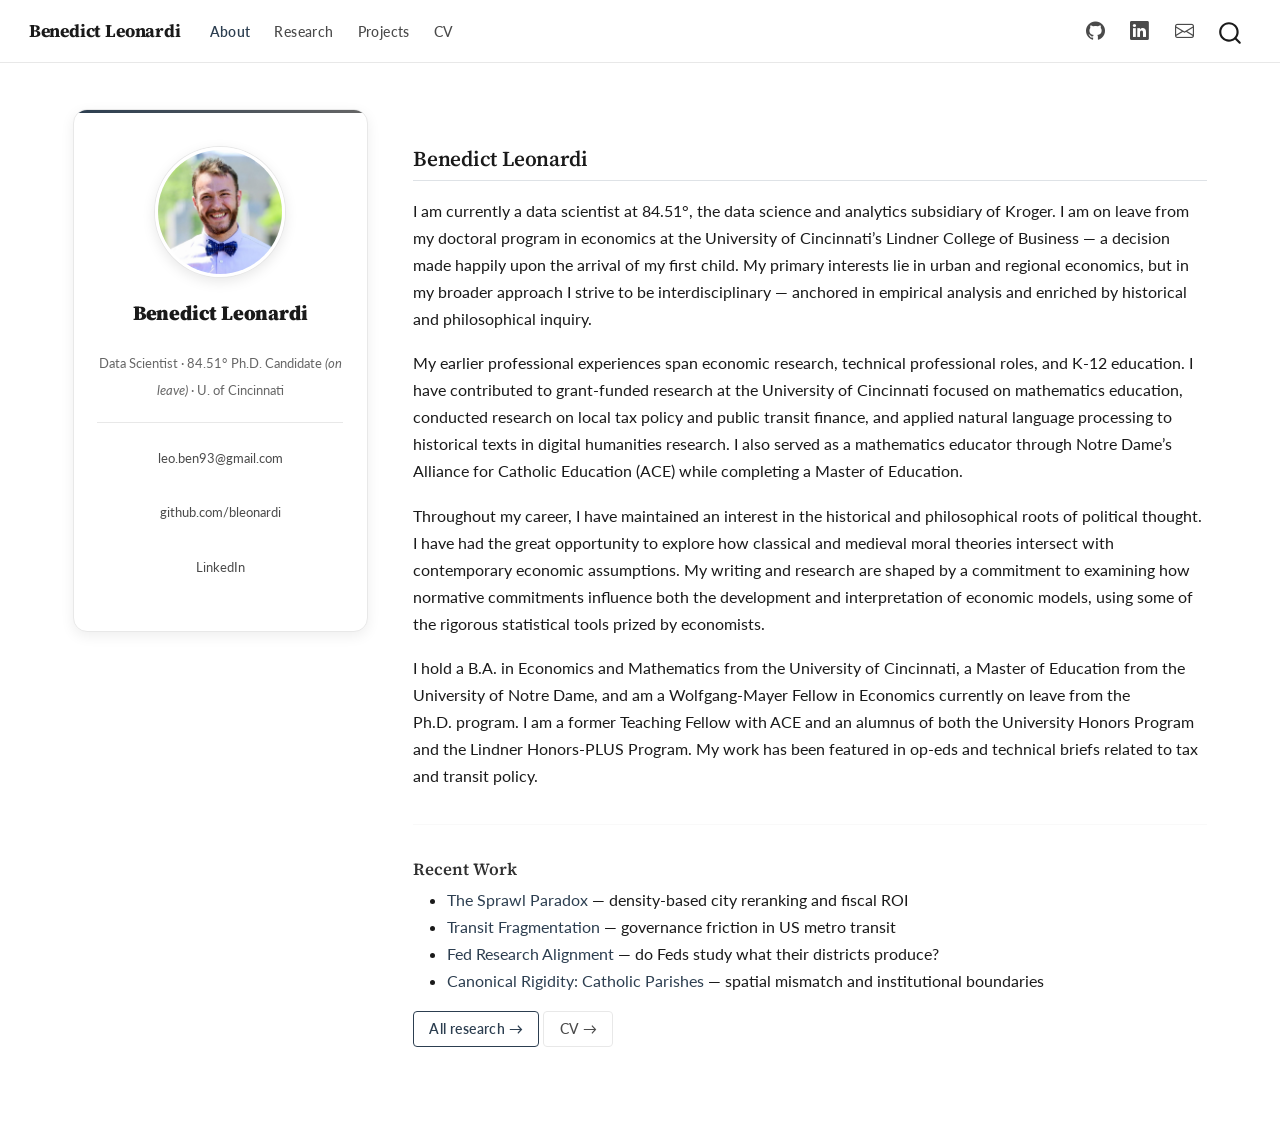
==== docs/index.html @ 4c9a3458 "Restyle: academic template aesthetic — frosted navbar, profile card, grey/black palette Co-Authored-" ====
<!DOCTYPE html>
<html xmlns="http://www.w3.org/1999/xhtml" lang="en" xml:lang="en"><head>

<meta charset="utf-8">
<meta name="generator" content="quarto-1.8.27">

<meta name="viewport" content="width=device-width, initial-scale=1.0, user-scalable=yes">


<title>quarto-input9f0893f79817e494 – Benedict Leonardi</title>
<style>
code{white-space: pre-wrap;}
span.smallcaps{font-variant: small-caps;}
div.columns{display: flex; gap: min(4vw, 1.5em);}
div.column{flex: auto; overflow-x: auto;}
div.hanging-indent{margin-left: 1.5em; text-indent: -1.5em;}
ul.task-list{list-style: none;}
ul.task-list li input[type="checkbox"] {
  width: 0.8em;
  margin: 0 0.8em 0.2em -1em; /* quarto-specific, see https://github.com/quarto-dev/quarto-cli/issues/4556 */ 
  vertical-align: middle;
}
</style>


<script src="site_libs/quarto-nav/quarto-nav.js"></script>
<script src="site_libs/quarto-nav/headroom.min.js"></script>
<script src="site_libs/clipboard/clipboard.min.js"></script>
<script src="site_libs/quarto-search/autocomplete.umd.js"></script>
<script src="site_libs/quarto-search/fuse.min.js"></script>
<script src="site_libs/quarto-search/quarto-search.js"></script>
<meta name="quarto:offset" content="./">
<link href="./assets/favicon.ico" rel="icon">
<script src="site_libs/quarto-html/quarto.js" type="module"></script>
<script src="site_libs/quarto-html/tabsets/tabsets.js" type="module"></script>
<script src="site_libs/quarto-html/axe/axe-check.js" type="module"></script>
<script src="site_libs/quarto-html/popper.min.js"></script>
<script src="site_libs/quarto-html/tippy.umd.min.js"></script>
<script src="site_libs/quarto-html/anchor.min.js"></script>
<link href="site_libs/quarto-html/tippy.css" rel="stylesheet">
<link href="site_libs/quarto-html/quarto-syntax-highlighting-ed96de9b727972fe78a7b5d16c58bf87.css" rel="stylesheet" id="quarto-text-highlighting-styles">
<script src="site_libs/bootstrap/bootstrap.min.js"></script>
<link href="site_libs/bootstrap/bootstrap-icons.css" rel="stylesheet">
<link href="site_libs/bootstrap/bootstrap-f0f8ed26560135670959626701b066f3.min.css" rel="stylesheet" append-hash="true" id="quarto-bootstrap" data-mode="light">
<script id="quarto-search-options" type="application/json">{
  "location": "navbar",
  "copy-button": false,
  "collapse-after": 3,
  "panel-placement": "end",
  "type": "overlay",
  "limit": 50,
  "keyboard-shortcut": [
    "f",
    "/",
    "s"
  ],
  "show-item-context": false,
  "language": {
    "search-no-results-text": "No results",
    "search-matching-documents-text": "matching documents",
    "search-copy-link-title": "Copy link to search",
    "search-hide-matches-text": "Hide additional matches",
    "search-more-match-text": "more match in this document",
    "search-more-matches-text": "more matches in this document",
    "search-clear-button-title": "Clear",
    "search-text-placeholder": "",
    "search-detached-cancel-button-title": "Cancel",
    "search-submit-button-title": "Submit",
    "search-label": "Search"
  }
}</script>


<link rel="stylesheet" href="assets/home.css">
</head>

<body class="nav-fixed quarto-light">

<div id="quarto-search-results"></div>
  <header id="quarto-header" class="headroom fixed-top">
    <nav class="navbar navbar-expand-lg " data-bs-theme="dark">
      <div class="navbar-container container-fluid">
      <div class="navbar-brand-container mx-auto">
    <a class="navbar-brand" href="./index.html">
    <span class="navbar-title">Benedict Leonardi</span>
    </a>
  </div>
            <div id="quarto-search" class="" title="Search"></div>
          <button class="navbar-toggler" type="button" data-bs-toggle="collapse" data-bs-target="#navbarCollapse" aria-controls="navbarCollapse" role="menu" aria-expanded="false" aria-label="Toggle navigation" onclick="if (window.quartoToggleHeadroom) { window.quartoToggleHeadroom(); }">
  <span class="navbar-toggler-icon"></span>
</button>
          <div class="collapse navbar-collapse" id="navbarCollapse">
            <ul class="navbar-nav navbar-nav-scroll me-auto">
  <li class="nav-item">
    <a class="nav-link active" href="./index.html" aria-current="page"> 
<span class="menu-text">About</span></a>
  </li>  
  <li class="nav-item">
    <a class="nav-link" href="./research.html"> 
<span class="menu-text">Research</span></a>
  </li>  
  <li class="nav-item">
    <a class="nav-link" href="./projects.html"> 
<span class="menu-text">Projects</span></a>
  </li>  
  <li class="nav-item">
    <a class="nav-link" href="./cv.html"> 
<span class="menu-text">CV</span></a>
  </li>  
</ul>
            <ul class="navbar-nav navbar-nav-scroll ms-auto">
  <li class="nav-item compact">
    <a class="nav-link" href="https://github.com/bleonardi"> <i class="bi bi-github" role="img" aria-label="GitHub">
</i> 
<span class="menu-text"></span></a>
  </li>  
  <li class="nav-item compact">
    <a class="nav-link" href="https://www.linkedin.com/in/benedict-leonardi/"> <i class="bi bi-linkedin" role="img" aria-label="LinkedIn">
</i> 
<span class="menu-text"></span></a>
  </li>  
  <li class="nav-item compact">
    <a class="nav-link" href="mailto:leo.ben93@gmail.com"> <i class="bi bi-envelope" role="img" aria-label="Email">
</i> 
<span class="menu-text"></span></a>
  </li>  
</ul>
          </div> <!-- /navcollapse -->
            <div class="quarto-navbar-tools">
</div>
      </div> <!-- /container-fluid -->
    </nav>
</header>
<!-- content -->
<div id="quarto-content" class="quarto-container page-columns page-rows-contents page-layout-full page-navbar">
<!-- sidebar -->
<!-- margin-sidebar -->
    
<!-- main -->
<main class="content column-page" id="quarto-document-content"><header id="title-block-header" class="quarto-title-block"></header>




<div class="columns hero-section">
<div class="column" style="width:26%;">
<div class="profile-sidebar">
<p><img src="assets/profile.jpg" class="profile-photo img-fluid"></p>
<p><span class="profile-name"><strong>Benedict Leonardi</strong></span></p>
<p><span class="profile-role">Data Scientist · 84.51°</span> <span class="profile-role">Ph.D.&nbsp;Candidate <em>(on leave)</em> · U. of Cincinnati</span></p>
<div class="contact-block">
<p><a href="mailto:leo.ben93@gmail.com">leo.ben93@gmail.com</a><br>
<a href="https://github.com/bleonardi">github.com/bleonardi</a><br>
<a href="https://www.linkedin.com/in/benedict-leonardi/">LinkedIn</a></p>
</div>
</div>
</div><div class="column" style="width:4%;">

</div><div class="column" style="width:70%;">
<section id="benedict-leonardi" class="level2">
<h2 class="anchored" data-anchor-id="benedict-leonardi">Benedict Leonardi</h2>
<p>I am currently a data scientist at 84.51°, the data science and analytics subsidiary of Kroger. I am on leave from my doctoral program in economics at the University of Cincinnati’s Lindner College of Business — a decision made happily upon the arrival of my first child. My primary interests lie in urban and regional economics, but in my broader approach I strive to be interdisciplinary — anchored in empirical analysis and enriched by historical and philosophical inquiry.</p>
<p>My earlier professional experiences span economic research, technical professional roles, and K-12 education. I have contributed to grant-funded research at the University of Cincinnati focused on mathematics education, conducted research on local tax policy and public transit finance, and applied natural language processing to historical texts in digital humanities research. I also served as a mathematics educator through Notre Dame’s Alliance for Catholic Education (ACE) while completing a Master of Education.</p>
<p>Throughout my career, I have maintained an interest in the historical and philosophical roots of political thought. I have had the great opportunity to explore how classical and medieval moral theories intersect with contemporary economic assumptions. My writing and research are shaped by a commitment to examining how normative commitments influence both the development and interpretation of economic models, using some of the rigorous statistical tools prized by economists.</p>
<p>I hold a B.A. in Economics and Mathematics from the University of Cincinnati, a Master of Education from the University of Notre Dame, and am a Wolfgang-Mayer Fellow in Economics currently on leave from the Ph.D.&nbsp;program. I am a former Teaching Fellow with ACE and an alumnus of both the University Honors Program and the Lindner Honors-PLUS Program. My work has been featured in op-eds and technical briefs related to tax and transit policy.</p>
<hr>
<section id="recent-work" class="level3">
<h3 class="anchored" data-anchor-id="recent-work">Recent Work</h3>
<ul>
<li><a href="https://bleonardi.github.io/True_Urban_Ranking_Project/">The Sprawl Paradox</a> — density-based city reranking and fiscal ROI</li>
<li><a href="https://bleonardi.github.io/Transit_Fragmentation_Research/">Transit Fragmentation</a> — governance friction in US metro transit</li>
<li><a href="https://bleonardi.github.io/Fed_Research_Districts/">Fed Research Alignment</a> — do Feds study what their districts produce?</li>
<li><a href="https://bleonardi.github.io/US_Catholic_Churches/">Canonical Rigidity: Catholic Parishes</a> — spatial mismatch and institutional boundaries</li>
</ul>
<p><a href="./research.html" class="btn btn-outline-primary btn-sm">All research →</a> <a href="./cv.html" class="btn btn-outline-secondary btn-sm">CV →</a></p>
</section>
</section>
</div>
</div>



</main> <!-- /main -->
<script id="quarto-html-after-body" type="application/javascript">
  window.document.addEventListener("DOMContentLoaded", function (event) {
    const icon = "";
    const anchorJS = new window.AnchorJS();
    anchorJS.options = {
      placement: 'right',
      icon: icon
    };
    anchorJS.add('.anchored');
    const isCodeAnnotation = (el) => {
      for (const clz of el.classList) {
        if (clz.startsWith('code-annotation-')) {                     
          return true;
        }
      }
      return false;
    }
    const onCopySuccess = function(e) {
      // button target
      const button = e.trigger;
      // don't keep focus
      button.blur();
      // flash "checked"
      button.classList.add('code-copy-button-checked');
      var currentTitle = button.getAttribute("title");
      button.setAttribute("title", "Copied!");
      let tooltip;
      if (window.bootstrap) {
        button.setAttribute("data-bs-toggle", "tooltip");
        button.setAttribute("data-bs-placement", "left");
        button.setAttribute("data-bs-title", "Copied!");
        tooltip = new bootstrap.Tooltip(button, 
          { trigger: "manual", 
            customClass: "code-copy-button-tooltip",
            offset: [0, -8]});
        tooltip.show();    
      }
      setTimeout(function() {
        if (tooltip) {
          tooltip.hide();
          button.removeAttribute("data-bs-title");
          button.removeAttribute("data-bs-toggle");
          button.removeAttribute("data-bs-placement");
        }
        button.setAttribute("title", currentTitle);
        button.classList.remove('code-copy-button-checked');
      }, 1000);
      // clear code selection
      e.clearSelection();
    }
    const getTextToCopy = function(trigger) {
      const outerScaffold = trigger.parentElement.cloneNode(true);
      const codeEl = outerScaffold.querySelector('code');
      for (const childEl of codeEl.children) {
        if (isCodeAnnotation(childEl)) {
          childEl.remove();
        }
      }
      return codeEl.innerText;
    }
    const clipboard = new window.ClipboardJS('.code-copy-button:not([data-in-quarto-modal])', {
      text: getTextToCopy
    });
    clipboard.on('success', onCopySuccess);
    if (window.document.getElementById('quarto-embedded-source-code-modal')) {
      const clipboardModal = new window.ClipboardJS('.code-copy-button[data-in-quarto-modal]', {
        text: getTextToCopy,
        container: window.document.getElementById('quarto-embedded-source-code-modal')
      });
      clipboardModal.on('success', onCopySuccess);
    }
      var localhostRegex = new RegExp(/^(?:http|https):\/\/localhost\:?[0-9]*\//);
      var mailtoRegex = new RegExp(/^mailto:/);
        var filterRegex = new RegExp('/' + window.location.host + '/');
      var isInternal = (href) => {
          return filterRegex.test(href) || localhostRegex.test(href) || mailtoRegex.test(href);
      }
      // Inspect non-navigation links and adorn them if external
     var links = window.document.querySelectorAll('a[href]:not(.nav-link):not(.navbar-brand):not(.toc-action):not(.sidebar-link):not(.sidebar-item-toggle):not(.pagination-link):not(.no-external):not([aria-hidden]):not(.dropdown-item):not(.quarto-navigation-tool):not(.about-link)');
      for (var i=0; i<links.length; i++) {
        const link = links[i];
        if (!isInternal(link.href)) {
          // undo the damage that might have been done by quarto-nav.js in the case of
          // links that we want to consider external
          if (link.dataset.originalHref !== undefined) {
            link.href = link.dataset.originalHref;
          }
            // target, if specified
            link.setAttribute("target", "_blank");
            if (link.getAttribute("rel") === null) {
              link.setAttribute("rel", "noopener");
            }
        }
      }
    function tippyHover(el, contentFn, onTriggerFn, onUntriggerFn) {
      const config = {
        allowHTML: true,
        maxWidth: 500,
        delay: 100,
        arrow: false,
        appendTo: function(el) {
            return el.parentElement;
        },
        interactive: true,
        interactiveBorder: 10,
        theme: 'quarto',
        placement: 'bottom-start',
      };
      if (contentFn) {
        config.content = contentFn;
      }
      if (onTriggerFn) {
        config.onTrigger = onTriggerFn;
      }
      if (onUntriggerFn) {
        config.onUntrigger = onUntriggerFn;
      }
      window.tippy(el, config); 
    }
    const noterefs = window.document.querySelectorAll('a[role="doc-noteref"]');
    for (var i=0; i<noterefs.length; i++) {
      const ref = noterefs[i];
      tippyHover(ref, function() {
        // use id or data attribute instead here
        let href = ref.getAttribute('data-footnote-href') || ref.getAttribute('href');
        try { href = new URL(href).hash; } catch {}
        const id = href.replace(/^#\/?/, "");
        const note = window.document.getElementById(id);
        if (note) {
          return note.innerHTML;
        } else {
          return "";
        }
      });
    }
    const xrefs = window.document.querySelectorAll('a.quarto-xref');
    const processXRef = (id, note) => {
      // Strip column container classes
      const stripColumnClz = (el) => {
        el.classList.remove("page-full", "page-columns");
        if (el.children) {
          for (const child of el.children) {
            stripColumnClz(child);
          }
        }
      }
      stripColumnClz(note)
      if (id === null || id.startsWith('sec-')) {
        // Special case sections, only their first couple elements
        const container = document.createElement("div");
        if (note.children && note.children.length > 2) {
          container.appendChild(note.children[0].cloneNode(true));
          for (let i = 1; i < note.children.length; i++) {
            const child = note.children[i];
            if (child.tagName === "P" && child.innerText === "") {
              continue;
            } else {
              container.appendChild(child.cloneNode(true));
              break;
            }
          }
          if (window.Quarto?.typesetMath) {
            window.Quarto.typesetMath(container);
          }
          return container.innerHTML
        } else {
          if (window.Quarto?.typesetMath) {
            window.Quarto.typesetMath(note);
          }
          return note.innerHTML;
        }
      } else {
        // Remove any anchor links if they are present
        const anchorLink = note.querySelector('a.anchorjs-link');
        if (anchorLink) {
          anchorLink.remove();
        }
        if (window.Quarto?.typesetMath) {
          window.Quarto.typesetMath(note);
        }
        if (note.classList.contains("callout")) {
          return note.outerHTML;
        } else {
          return note.innerHTML;
        }
      }
    }
    for (var i=0; i<xrefs.length; i++) {
      const xref = xrefs[i];
      tippyHover(xref, undefined, function(instance) {
        instance.disable();
        let url = xref.getAttribute('href');
        let hash = undefined; 
        if (url.startsWith('#')) {
          hash = url;
        } else {
          try { hash = new URL(url).hash; } catch {}
        }
        if (hash) {
          const id = hash.replace(/^#\/?/, "");
          const note = window.document.getElementById(id);
          if (note !== null) {
            try {
              const html = processXRef(id, note.cloneNode(true));
              instance.setContent(html);
            } finally {
              instance.enable();
              instance.show();
            }
          } else {
            // See if we can fetch this
            fetch(url.split('#')[0])
            .then(res => res.text())
            .then(html => {
              const parser = new DOMParser();
              const htmlDoc = parser.parseFromString(html, "text/html");
              const note = htmlDoc.getElementById(id);
              if (note !== null) {
                const html = processXRef(id, note);
                instance.setContent(html);
              } 
            }).finally(() => {
              instance.enable();
              instance.show();
            });
          }
        } else {
          // See if we can fetch a full url (with no hash to target)
          // This is a special case and we should probably do some content thinning / targeting
          fetch(url)
          .then(res => res.text())
          .then(html => {
            const parser = new DOMParser();
            const htmlDoc = parser.parseFromString(html, "text/html");
            const note = htmlDoc.querySelector('main.content');
            if (note !== null) {
              // This should only happen for chapter cross references
              // (since there is no id in the URL)
              // remove the first header
              if (note.children.length > 0 && note.children[0].tagName === "HEADER") {
                note.children[0].remove();
              }
              const html = processXRef(null, note);
              instance.setContent(html);
            } 
          }).finally(() => {
            instance.enable();
            instance.show();
          });
        }
      }, function(instance) {
      });
    }
        let selectedAnnoteEl;
        const selectorForAnnotation = ( cell, annotation) => {
          let cellAttr = 'data-code-cell="' + cell + '"';
          let lineAttr = 'data-code-annotation="' +  annotation + '"';
          const selector = 'span[' + cellAttr + '][' + lineAttr + ']';
          return selector;
        }
        const selectCodeLines = (annoteEl) => {
          const doc = window.document;
          const targetCell = annoteEl.getAttribute("data-target-cell");
          const targetAnnotation = annoteEl.getAttribute("data-target-annotation");
          const annoteSpan = window.document.querySelector(selectorForAnnotation(targetCell, targetAnnotation));
          const lines = annoteSpan.getAttribute("data-code-lines").split(",");
          const lineIds = lines.map((line) => {
            return targetCell + "-" + line;
          })
          let top = null;
          let height = null;
          let parent = null;
          if (lineIds.length > 0) {
              //compute the position of the single el (top and bottom and make a div)
              const el = window.document.getElementById(lineIds[0]);
              top = el.offsetTop;
              height = el.offsetHeight;
              parent = el.parentElement.parentElement;
            if (lineIds.length > 1) {
              const lastEl = window.document.getElementById(lineIds[lineIds.length - 1]);
              const bottom = lastEl.offsetTop + lastEl.offsetHeight;
              height = bottom - top;
            }
            if (top !== null && height !== null && parent !== null) {
              // cook up a div (if necessary) and position it 
              let div = window.document.getElementById("code-annotation-line-highlight");
              if (div === null) {
                div = window.document.createElement("div");
                div.setAttribute("id", "code-annotation-line-highlight");
                div.style.position = 'absolute';
                parent.appendChild(div);
              }
              div.style.top = top - 2 + "px";
              div.style.height = height + 4 + "px";
              div.style.left = 0;
              let gutterDiv = window.document.getElementById("code-annotation-line-highlight-gutter");
              if (gutterDiv === null) {
                gutterDiv = window.document.createElement("div");
                gutterDiv.setAttribute("id", "code-annotation-line-highlight-gutter");
                gutterDiv.style.position = 'absolute';
                const codeCell = window.document.getElementById(targetCell);
                const gutter = codeCell.querySelector('.code-annotation-gutter');
                gutter.appendChild(gutterDiv);
              }
              gutterDiv.style.top = top - 2 + "px";
              gutterDiv.style.height = height + 4 + "px";
            }
            selectedAnnoteEl = annoteEl;
          }
        };
        const unselectCodeLines = () => {
          const elementsIds = ["code-annotation-line-highlight", "code-annotation-line-highlight-gutter"];
          elementsIds.forEach((elId) => {
            const div = window.document.getElementById(elId);
            if (div) {
              div.remove();
            }
          });
          selectedAnnoteEl = undefined;
        };
          // Handle positioning of the toggle
      window.addEventListener(
        "resize",
        throttle(() => {
          elRect = undefined;
          if (selectedAnnoteEl) {
            selectCodeLines(selectedAnnoteEl);
          }
        }, 10)
      );
      function throttle(fn, ms) {
      let throttle = false;
      let timer;
        return (...args) => {
          if(!throttle) { // first call gets through
              fn.apply(this, args);
              throttle = true;
          } else { // all the others get throttled
              if(timer) clearTimeout(timer); // cancel #2
              timer = setTimeout(() => {
                fn.apply(this, args);
                timer = throttle = false;
              }, ms);
          }
        };
      }
        // Attach click handler to the DT
        const annoteDls = window.document.querySelectorAll('dt[data-target-cell]');
        for (const annoteDlNode of annoteDls) {
          annoteDlNode.addEventListener('click', (event) => {
            const clickedEl = event.target;
            if (clickedEl !== selectedAnnoteEl) {
              unselectCodeLines();
              const activeEl = window.document.querySelector('dt[data-target-cell].code-annotation-active');
              if (activeEl) {
                activeEl.classList.remove('code-annotation-active');
              }
              selectCodeLines(clickedEl);
              clickedEl.classList.add('code-annotation-active');
            } else {
              // Unselect the line
              unselectCodeLines();
              clickedEl.classList.remove('code-annotation-active');
            }
          });
        }
    const findCites = (el) => {
      const parentEl = el.parentElement;
      if (parentEl) {
        const cites = parentEl.dataset.cites;
        if (cites) {
          return {
            el,
            cites: cites.split(' ')
          };
        } else {
          return findCites(el.parentElement)
        }
      } else {
        return undefined;
      }
    };
    var bibliorefs = window.document.querySelectorAll('a[role="doc-biblioref"]');
    for (var i=0; i<bibliorefs.length; i++) {
      const ref = bibliorefs[i];
      const citeInfo = findCites(ref);
      if (citeInfo) {
        tippyHover(citeInfo.el, function() {
          var popup = window.document.createElement('div');
          citeInfo.cites.forEach(function(cite) {
            var citeDiv = window.document.createElement('div');
            citeDiv.classList.add('hanging-indent');
            citeDiv.classList.add('csl-entry');
            var biblioDiv = window.document.getElementById('ref-' + cite);
            if (biblioDiv) {
              citeDiv.innerHTML = biblioDiv.innerHTML;
            }
            popup.appendChild(citeDiv);
          });
          return popup.innerHTML;
        });
      }
    }
  });
  </script>
</div> <!-- /content -->




</body></html>
---- docs/site_libs/quarto-html/tippy.css ----
.tippy-box[data-animation=fade][data-state=hidden]{opacity:0}[data-tippy-root]{max-width:calc(100vw - 10px)}.tippy-box{position:relative;background-color:#333;color:#fff;border-radius:4px;font-size:14px;line-height:1.4;white-space:normal;outline:0;transition-property:transform,visibility,opacity}.tippy-box[data-placement^=top]>.tippy-arrow{bottom:0}.tippy-box[data-placement^=top]>.tippy-arrow:before{bottom:-7px;left:0;border-width:8px 8px 0;border-top-color:initial;transform-origin:center top}.tippy-box[data-placement^=bottom]>.tippy-arrow{top:0}.tippy-box[data-placement^=bottom]>.tippy-arrow:before{top:-7px;left:0;border-width:0 8px 8px;border-bottom-color:initial;transform-origin:center bottom}.tippy-box[data-placement^=left]>.tippy-arrow{right:0}.tippy-box[data-placement^=left]>.tippy-arrow:before{border-width:8px 0 8px 8px;border-left-color:initial;right:-7px;transform-origin:center left}.tippy-box[data-placement^=right]>.tippy-arrow{left:0}.tippy-box[data-placement^=right]>.tippy-arrow:before{left:-7px;border-width:8px 8px 8px 0;border-right-color:initial;transform-origin:center right}.tippy-box[data-inertia][data-state=visible]{transition-timing-function:cubic-bezier(.54,1.5,.38,1.11)}.tippy-arrow{width:16px;height:16px;color:#333}.tippy-arrow:before{content:"";position:absolute;border-color:transparent;border-style:solid}.tippy-content{position:relative;padding:5px 9px;z-index:1}
---- docs/site_libs/quarto-html/quarto-syntax-highlighting-ed96de9b727972fe78a7b5d16c58bf87.css ----
/* quarto syntax highlight colors */
:root {
  --quarto-hl-ot-color: #003B4F;
  --quarto-hl-at-color: #657422;
  --quarto-hl-ss-color: #20794D;
  --quarto-hl-an-color: #5E5E5E;
  --quarto-hl-fu-color: #4758AB;
  --quarto-hl-st-color: #20794D;
  --quarto-hl-cf-color: #003B4F;
  --quarto-hl-op-color: #5E5E5E;
  --quarto-hl-er-color: #AD0000;
  --quarto-hl-bn-color: #AD0000;
  --quarto-hl-al-color: #AD0000;
  --quarto-hl-va-color: #111111;
  --quarto-hl-bu-color: inherit;
  --quarto-hl-ex-color: inherit;
  --quarto-hl-pp-color: #AD0000;
  --quarto-hl-in-color: #5E5E5E;
  --quarto-hl-vs-color: #20794D;
  --quarto-hl-wa-color: #5E5E5E;
  --quarto-hl-do-color: #5E5E5E;
  --quarto-hl-im-color: #00769E;
  --quarto-hl-ch-color: #20794D;
  --quarto-hl-dt-color: #AD0000;
  --quarto-hl-fl-color: #AD0000;
  --quarto-hl-co-color: #5E5E5E;
  --quarto-hl-cv-color: #5E5E5E;
  --quarto-hl-cn-color: #8f5902;
  --quarto-hl-sc-color: #5E5E5E;
  --quarto-hl-dv-color: #AD0000;
  --quarto-hl-kw-color: #003B4F;
}

/* other quarto variables */
:root {
  --quarto-font-monospace: SFMono-Regular, Menlo, Monaco, Consolas, "Liberation Mono", "Courier New", monospace;
}

/* syntax highlight based on Pandoc's rules */
pre > code.sourceCode > span {
  color: #003B4F;
}

code.sourceCode > span {
  color: #003B4F;
}

div.sourceCode,
div.sourceCode pre.sourceCode {
  color: #003B4F;
}

/* Normal */
code span {
  color: #003B4F;
}

/* Alert */
code span.al {
  color: #AD0000;
  font-style: inherit;
}

/* Annotation */
code span.an {
  color: #5E5E5E;
  font-style: inherit;
}

/* Attribute */
code span.at {
  color: #657422;
  font-style: inherit;
}

/* BaseN */
code span.bn {
  color: #AD0000;
  font-style: inherit;
}

/* BuiltIn */
code span.bu {
  font-style: inherit;
}

/* ControlFlow */
code span.cf {
  color: #003B4F;
  font-weight: bold;
  font-style: inherit;
}

/* Char */
code span.ch {
  color: #20794D;
  font-style: inherit;
}

/* Constant */
code span.cn {
  color: #8f5902;
  font-style: inherit;
}

/* Comment */
code span.co {
  color: #5E5E5E;
  font-style: inherit;
}

/* CommentVar */
code span.cv {
  color: #5E5E5E;
  font-style: italic;
}

/* Documentation */
code span.do {
  color: #5E5E5E;
  font-style: italic;
}

/* DataType */
code span.dt {
  color: #AD0000;
  font-style: inherit;
}

/* DecVal */
code span.dv {
  color: #AD0000;
  font-style: inherit;
}

/* Error */
code span.er {
  color: #AD0000;
  font-style: inherit;
}

/* Extension */
code span.ex {
  font-style: inherit;
}

/* Float */
code span.fl {
  color: #AD0000;
  font-style: inherit;
}

/* Function */
code span.fu {
  color: #4758AB;
  font-style: inherit;
}

/* Import */
code span.im {
  color: #00769E;
  font-style: inherit;
}

/* Information */
code span.in {
  color: #5E5E5E;
  font-style: inherit;
}

/* Keyword */
code span.kw {
  color: #003B4F;
  font-weight: bold;
  font-style: inherit;
}

/* Operator */
code span.op {
  color: #5E5E5E;
  font-style: inherit;
}

/* Other */
code span.ot {
  color: #003B4F;
  font-style: inherit;
}

/* Preprocessor */
code span.pp {
  color: #AD0000;
  font-style: inherit;
}

/* SpecialChar */
code span.sc {
  color: #5E5E5E;
  font-style: inherit;
}

/* SpecialString */
code span.ss {
  color: #20794D;
  font-style: inherit;
}

/* String */
code span.st {
  color: #20794D;
  font-style: inherit;
}

/* Variable */
code span.va {
  color: #111111;
  font-style: inherit;
}

/* VerbatimString */
code span.vs {
  color: #20794D;
  font-style: inherit;
}

/* Warning */
code span.wa {
  color: #5E5E5E;
  font-style: italic;
}

.prevent-inlining {
  content: "</";
}

/*# sourceMappingURL=0920dd6d7437995b8cdf7429764427b1.css.map */
---- docs/assets/home.css ----
.hero-section {
  padding-top: 2.5rem;
  padding-bottom: 2rem;
  align-items: flex-start;
}

/* Profile card — left sidebar */
.profile-sidebar {
  background: #fff;
  border: 1px solid #e8e8e8;
  border-radius: 14px;
  padding: 2.2rem 1.4rem 1.8rem;
  box-shadow: 0 4px 14px rgba(0,0,0,0.07);
  text-align: center;
  position: relative;
  overflow: hidden;
}

.profile-sidebar::before {
  content: '';
  position: absolute;
  top: 0; left: 0; right: 0;
  height: 3px;
  background: linear-gradient(90deg, #2c3e50, #666);
}

.profile-photo {
  width: 130px;
  height: 130px;
  border-radius: 50%;
  object-fit: cover;
  display: block;
  margin: 0 auto 1.1rem;
  border: 3px solid #fff;
  box-shadow: 0 0 0 1px #e8e8e8, 0 4px 14px rgba(0,0,0,0.1);
  transition: transform 0.4s cubic-bezier(0.22, 1, 0.36, 1);
}

.profile-sidebar:hover .profile-photo {
  transform: scale(1.03);
}

.profile-name {
  font-family: 'Source Serif 4', Georgia, serif;
  font-size: 1.2rem;
  font-weight: 700;
  color: #1a1a1a;
  margin: 0 0 0.25rem;
  letter-spacing: -0.01em;
}

.profile-role {
  font-size: 0.78rem;
  color: #666;
  margin: 0;
  line-height: 1.6;
}

.contact-block {
  font-size: 0.78rem;
  margin-top: 1.2rem;
  padding-top: 1.1rem;
  border-top: 1px solid #e8e8e8;
  text-align: center;
}

.contact-block a {
  display: block;
  color: #4a4a4a;
  padding: 0.28rem 0;
  text-decoration: none;
  transition: color 0.14s ease;
}

.contact-block a:hover {
  color: #2c3e50;
  text-decoration: none;
}

@media (max-width: 768px) {
  .hero-section {
    flex-direction: column;
  }
  .profile-sidebar {
    max-width: 260px;
    margin: 0 auto 2rem;
  }
  .profile-photo {
    width: 110px;
    height: 110px;
  }
}
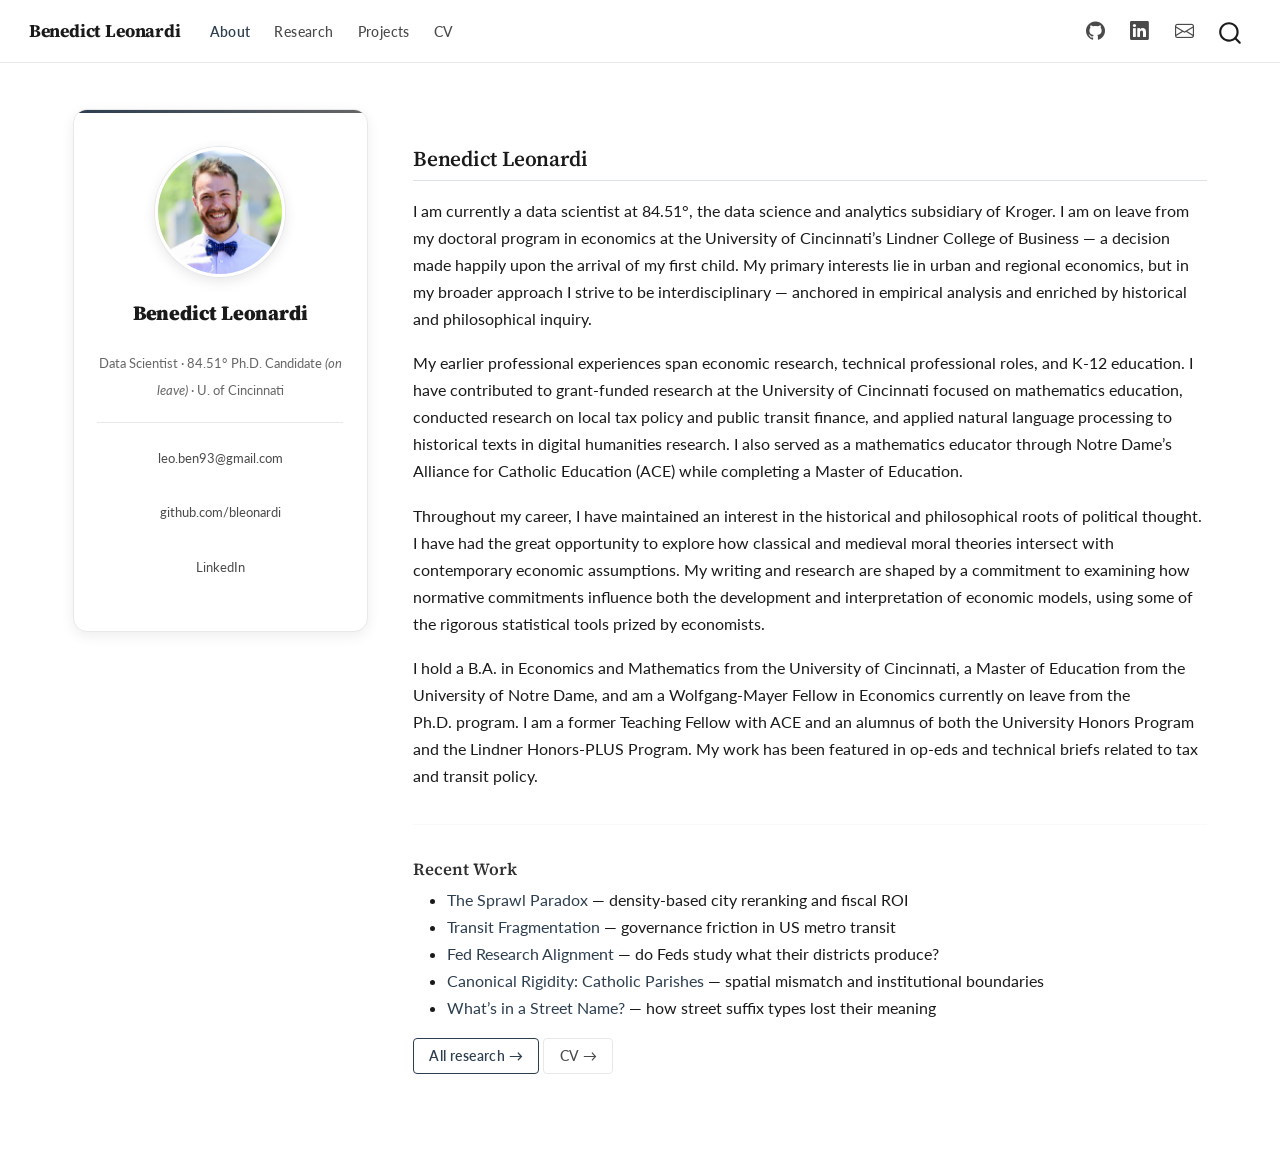
==== commit e0a2197a: "Add Street_Type_Divergence project to research page and homepage Co-Authored-By: Claude Sonnet 4.6 <" ====
--- a/docs/index.html
+++ b/docs/index.html
@@ -7,7 +7,7 @@
 <meta name="viewport" content="width=device-width, initial-scale=1.0, user-scalable=yes">
 
 
-<title>quarto-input9f0893f79817e494 – Benedict Leonardi</title>
+<title>quarto-inputa8918858204a4964 – Benedict Leonardi</title>
 <style>
 code{white-space: pre-wrap;}
 span.smallcaps{font-variant: small-caps;}
@@ -171,6 +171,7 @@
 <li><a href="https://bleonardi.github.io/Transit_Fragmentation_Research/">Transit Fragmentation</a> — governance friction in US metro transit</li>
 <li><a href="https://bleonardi.github.io/Fed_Research_Districts/">Fed Research Alignment</a> — do Feds study what their districts produce?</li>
 <li><a href="https://bleonardi.github.io/US_Catholic_Churches/">Canonical Rigidity: Catholic Parishes</a> — spatial mismatch and institutional boundaries</li>
+<li><a href="https://bleonardi.github.io/Street_Type_Divergence/">What’s in a Street Name?</a> — how street suffix types lost their meaning</li>
 </ul>
 <p><a href="./research.html" class="btn btn-outline-primary btn-sm">All research →</a> <a href="./cv.html" class="btn btn-outline-secondary btn-sm">CV →</a></p>
 </section>
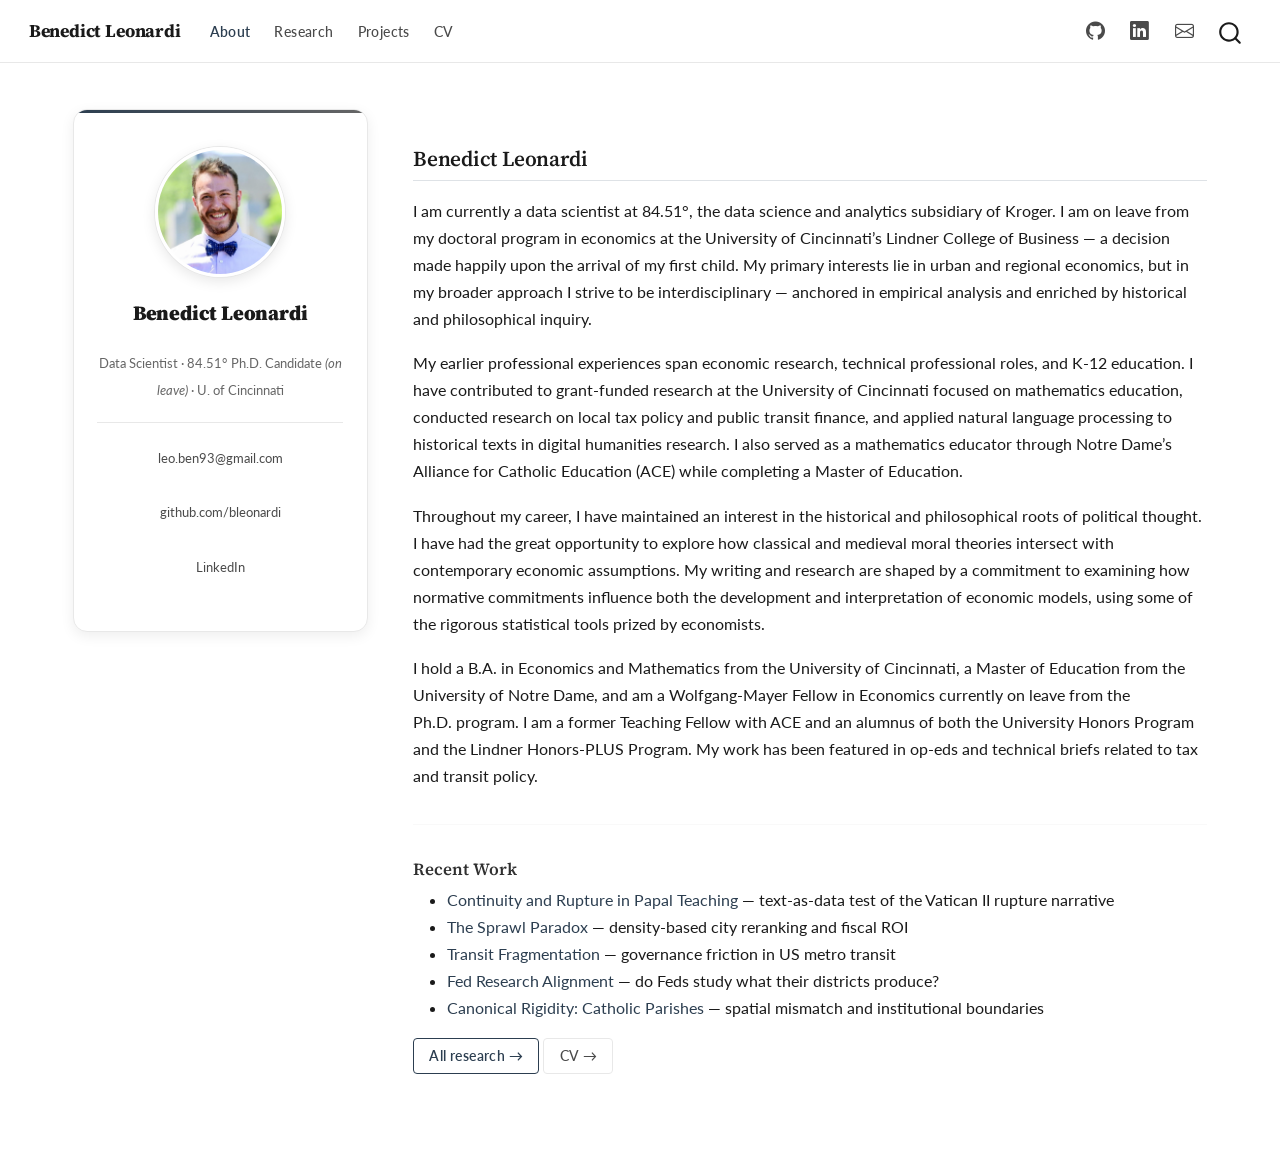
==== commit c0eb3a45: "Add papal continuity project; reframe research page intro New project card for Continuity and Ruptur" ====
--- a/docs/index.html
+++ b/docs/index.html
@@ -7,7 +7,7 @@
 <meta name="viewport" content="width=device-width, initial-scale=1.0, user-scalable=yes">
 
 
-<title>quarto-inputa8918858204a4964 – Benedict Leonardi</title>
+<title>quarto-inputceb91b6f660bf669 – Benedict Leonardi</title>
 <style>
 code{white-space: pre-wrap;}
 span.smallcaps{font-variant: small-caps;}
@@ -167,11 +167,11 @@
 <section id="recent-work" class="level3">
 <h3 class="anchored" data-anchor-id="recent-work">Recent Work</h3>
 <ul>
+<li><a href="https://bleonardi.github.io/papal-continuity-analysis/">Continuity and Rupture in Papal Teaching</a> — text-as-data test of the Vatican II rupture narrative</li>
 <li><a href="https://bleonardi.github.io/True_Urban_Ranking_Project/">The Sprawl Paradox</a> — density-based city reranking and fiscal ROI</li>
 <li><a href="https://bleonardi.github.io/Transit_Fragmentation_Research/">Transit Fragmentation</a> — governance friction in US metro transit</li>
 <li><a href="https://bleonardi.github.io/Fed_Research_Districts/">Fed Research Alignment</a> — do Feds study what their districts produce?</li>
 <li><a href="https://bleonardi.github.io/US_Catholic_Churches/">Canonical Rigidity: Catholic Parishes</a> — spatial mismatch and institutional boundaries</li>
-<li><a href="https://bleonardi.github.io/Street_Type_Divergence/">What’s in a Street Name?</a> — how street suffix types lost their meaning</li>
 </ul>
 <p><a href="./research.html" class="btn btn-outline-primary btn-sm">All research →</a> <a href="./cv.html" class="btn btn-outline-secondary btn-sm">CV →</a></p>
 </section>
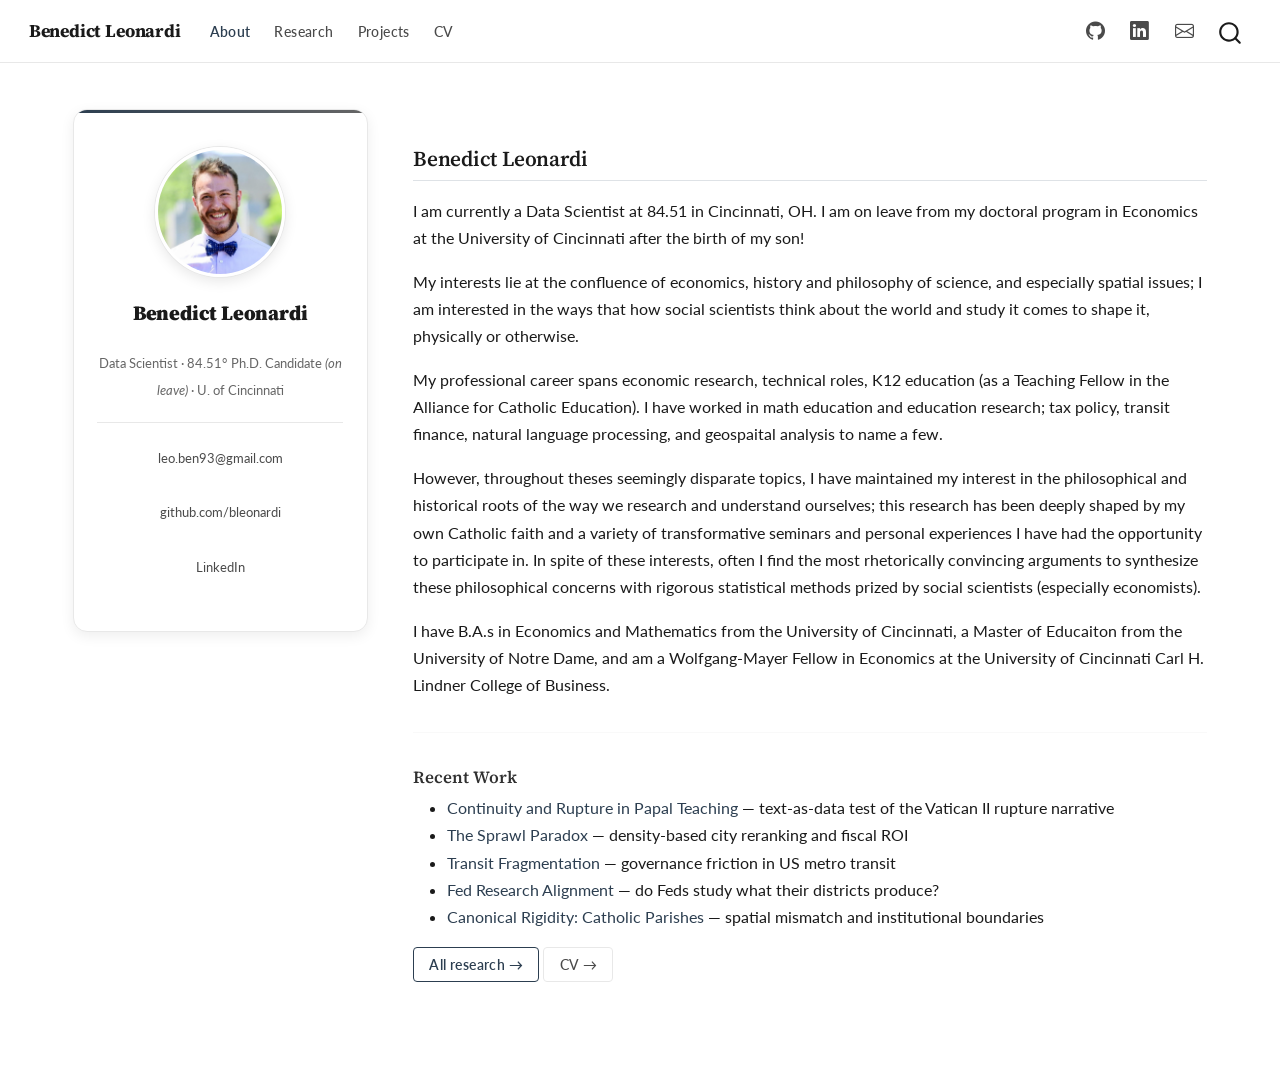
==== commit 0d54f18a: "Site voice rewrite via SiteVoice" ====
--- a/docs/index.html
+++ b/docs/index.html
@@ -7,7 +7,7 @@
 <meta name="viewport" content="width=device-width, initial-scale=1.0, user-scalable=yes">
 
 
-<title>quarto-inputceb91b6f660bf669 – Benedict Leonardi</title>
+<title>quarto-inputd6091b499f334da8 – Benedict Leonardi</title>
 <style>
 code{white-space: pre-wrap;}
 span.smallcaps{font-variant: small-caps;}
@@ -159,10 +159,11 @@
 </div><div class="column" style="width:70%;">
 <section id="benedict-leonardi" class="level2">
 <h2 class="anchored" data-anchor-id="benedict-leonardi">Benedict Leonardi</h2>
-<p>I am currently a data scientist at 84.51°, the data science and analytics subsidiary of Kroger. I am on leave from my doctoral program in economics at the University of Cincinnati’s Lindner College of Business — a decision made happily upon the arrival of my first child. My primary interests lie in urban and regional economics, but in my broader approach I strive to be interdisciplinary — anchored in empirical analysis and enriched by historical and philosophical inquiry.</p>
-<p>My earlier professional experiences span economic research, technical professional roles, and K-12 education. I have contributed to grant-funded research at the University of Cincinnati focused on mathematics education, conducted research on local tax policy and public transit finance, and applied natural language processing to historical texts in digital humanities research. I also served as a mathematics educator through Notre Dame’s Alliance for Catholic Education (ACE) while completing a Master of Education.</p>
-<p>Throughout my career, I have maintained an interest in the historical and philosophical roots of political thought. I have had the great opportunity to explore how classical and medieval moral theories intersect with contemporary economic assumptions. My writing and research are shaped by a commitment to examining how normative commitments influence both the development and interpretation of economic models, using some of the rigorous statistical tools prized by economists.</p>
-<p>I hold a B.A. in Economics and Mathematics from the University of Cincinnati, a Master of Education from the University of Notre Dame, and am a Wolfgang-Mayer Fellow in Economics currently on leave from the Ph.D.&nbsp;program. I am a former Teaching Fellow with ACE and an alumnus of both the University Honors Program and the Lindner Honors-PLUS Program. My work has been featured in op-eds and technical briefs related to tax and transit policy.</p>
+<p>I am currently a Data Scientist at 84.51 in Cincinnati, OH. I am on leave from my doctoral program in Economics at the University of Cincinnati after the birth of my son!</p>
+<p>My interests lie at the confluence of economics, history and philosophy of science, and especially spatial issues; I am interested in the ways that how social scientists think about the world and study it comes to shape it, physically or otherwise.</p>
+<p>My professional career spans economic research, technical roles, K12 education (as a Teaching Fellow in the Alliance for Catholic Education). I have worked in math education and education research; tax policy, transit finance, natural language processing, and geospaital analysis to name a few.</p>
+<p>However, throughout theses seemingly disparate topics, I have maintained my interest in the philosophical and historical roots of the way we research and understand ourselves; this research has been deeply shaped by my own Catholic faith and a variety of transformative seminars and personal experiences I have had the opportunity to participate in. In spite of these interests, often I find the most rhetorically convincing arguments to synthesize these philosophical concerns with rigorous statistical methods prized by social scientists (especially economists).</p>
+<p>I have B.A.s in Economics and Mathematics from the University of Cincinnati, a Master of Educaiton from the University of Notre Dame, and am a Wolfgang-Mayer Fellow in Economics at the University of Cincinnati Carl H. Lindner College of Business.</p>
 <hr>
 <section id="recent-work" class="level3">
 <h3 class="anchored" data-anchor-id="recent-work">Recent Work</h3>
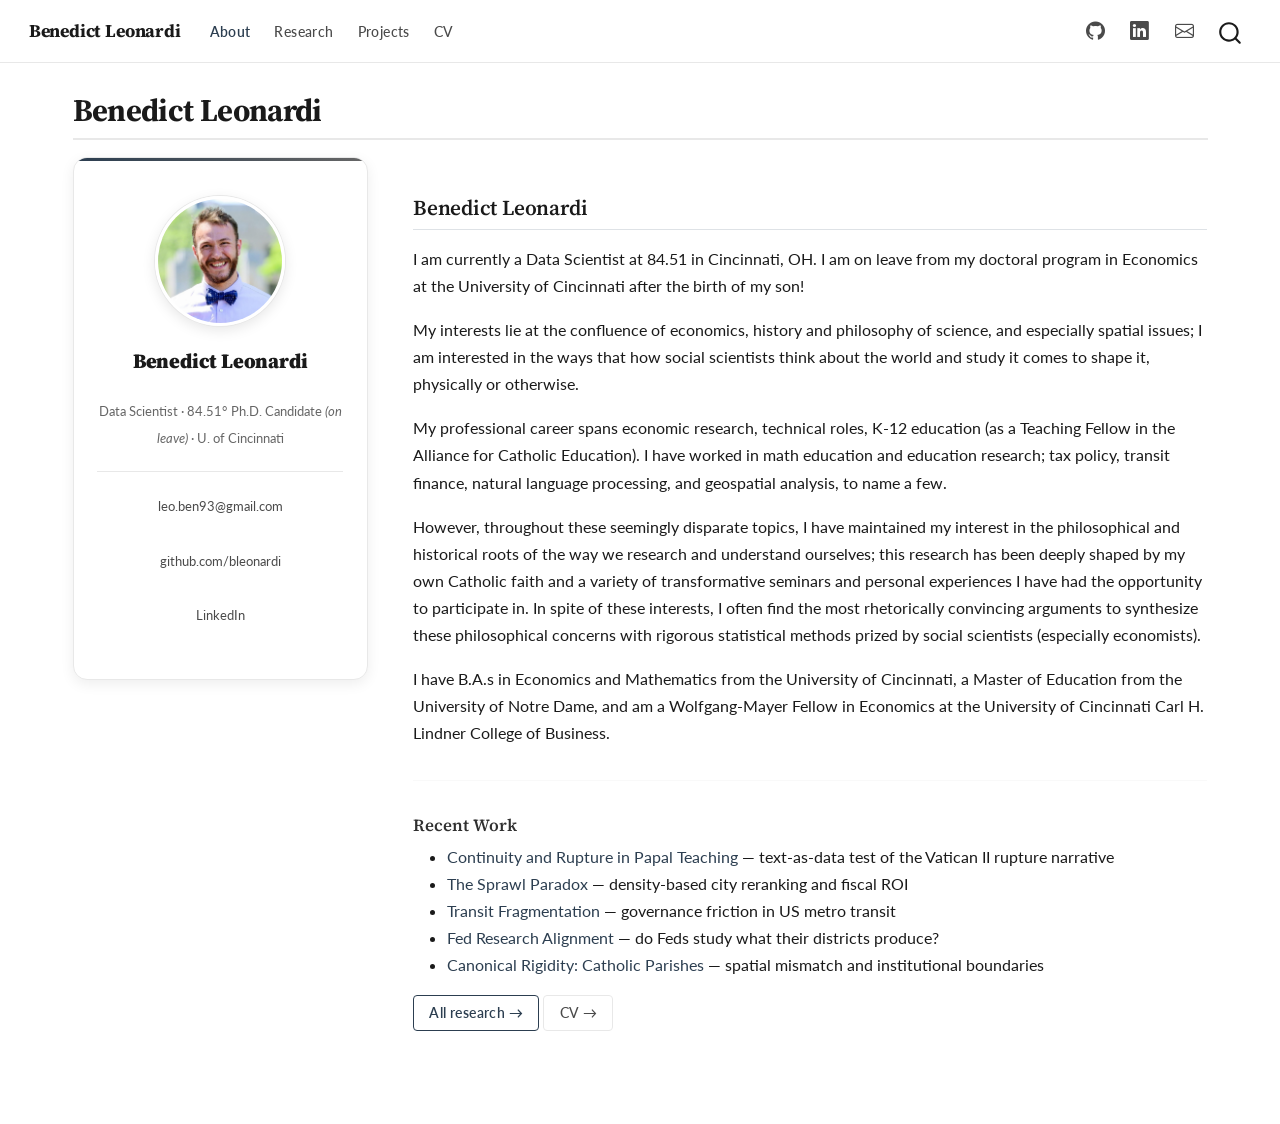
==== commit 123a0cb4: "Fix title bug, typos, restructure Projects, add methods tags, wire repo links Co-Authored-By: Claude" ====
--- a/docs/index.html
+++ b/docs/index.html
@@ -7,7 +7,7 @@
 <meta name="viewport" content="width=device-width, initial-scale=1.0, user-scalable=yes">
 
 
-<title>quarto-inputd6091b499f334da8 – Benedict Leonardi</title>
+<title>Benedict Leonardi</title>
 <style>
 code{white-space: pre-wrap;}
 span.smallcaps{font-variant: small-caps;}
@@ -137,9 +137,25 @@
 <!-- margin-sidebar -->
     
 <!-- main -->
-<main class="content column-page" id="quarto-document-content"><header id="title-block-header" class="quarto-title-block"></header>
-
-
+<main class="content column-page" id="quarto-document-content">
+
+<header id="title-block-header" class="quarto-title-block default">
+<div class="quarto-title">
+<h1 class="title">Benedict Leonardi</h1>
+</div>
+
+
+
+<div class="quarto-title-meta column-page">
+
+    
+  
+    
+  </div>
+  
+
+
+</header>
 
 
 <div class="columns hero-section">
@@ -161,9 +177,9 @@
 <h2 class="anchored" data-anchor-id="benedict-leonardi">Benedict Leonardi</h2>
 <p>I am currently a Data Scientist at 84.51 in Cincinnati, OH. I am on leave from my doctoral program in Economics at the University of Cincinnati after the birth of my son!</p>
 <p>My interests lie at the confluence of economics, history and philosophy of science, and especially spatial issues; I am interested in the ways that how social scientists think about the world and study it comes to shape it, physically or otherwise.</p>
-<p>My professional career spans economic research, technical roles, K12 education (as a Teaching Fellow in the Alliance for Catholic Education). I have worked in math education and education research; tax policy, transit finance, natural language processing, and geospaital analysis to name a few.</p>
-<p>However, throughout theses seemingly disparate topics, I have maintained my interest in the philosophical and historical roots of the way we research and understand ourselves; this research has been deeply shaped by my own Catholic faith and a variety of transformative seminars and personal experiences I have had the opportunity to participate in. In spite of these interests, often I find the most rhetorically convincing arguments to synthesize these philosophical concerns with rigorous statistical methods prized by social scientists (especially economists).</p>
-<p>I have B.A.s in Economics and Mathematics from the University of Cincinnati, a Master of Educaiton from the University of Notre Dame, and am a Wolfgang-Mayer Fellow in Economics at the University of Cincinnati Carl H. Lindner College of Business.</p>
+<p>My professional career spans economic research, technical roles, K-12 education (as a Teaching Fellow in the Alliance for Catholic Education). I have worked in math education and education research; tax policy, transit finance, natural language processing, and geospatial analysis, to name a few.</p>
+<p>However, throughout these seemingly disparate topics, I have maintained my interest in the philosophical and historical roots of the way we research and understand ourselves; this research has been deeply shaped by my own Catholic faith and a variety of transformative seminars and personal experiences I have had the opportunity to participate in. In spite of these interests, I often find the most rhetorically convincing arguments to synthesize these philosophical concerns with rigorous statistical methods prized by social scientists (especially economists).</p>
+<p>I have B.A.s in Economics and Mathematics from the University of Cincinnati, a Master of Education from the University of Notre Dame, and am a Wolfgang-Mayer Fellow in Economics at the University of Cincinnati Carl H. Lindner College of Business.</p>
 <hr>
 <section id="recent-work" class="level3">
 <h3 class="anchored" data-anchor-id="recent-work">Recent Work</h3>
